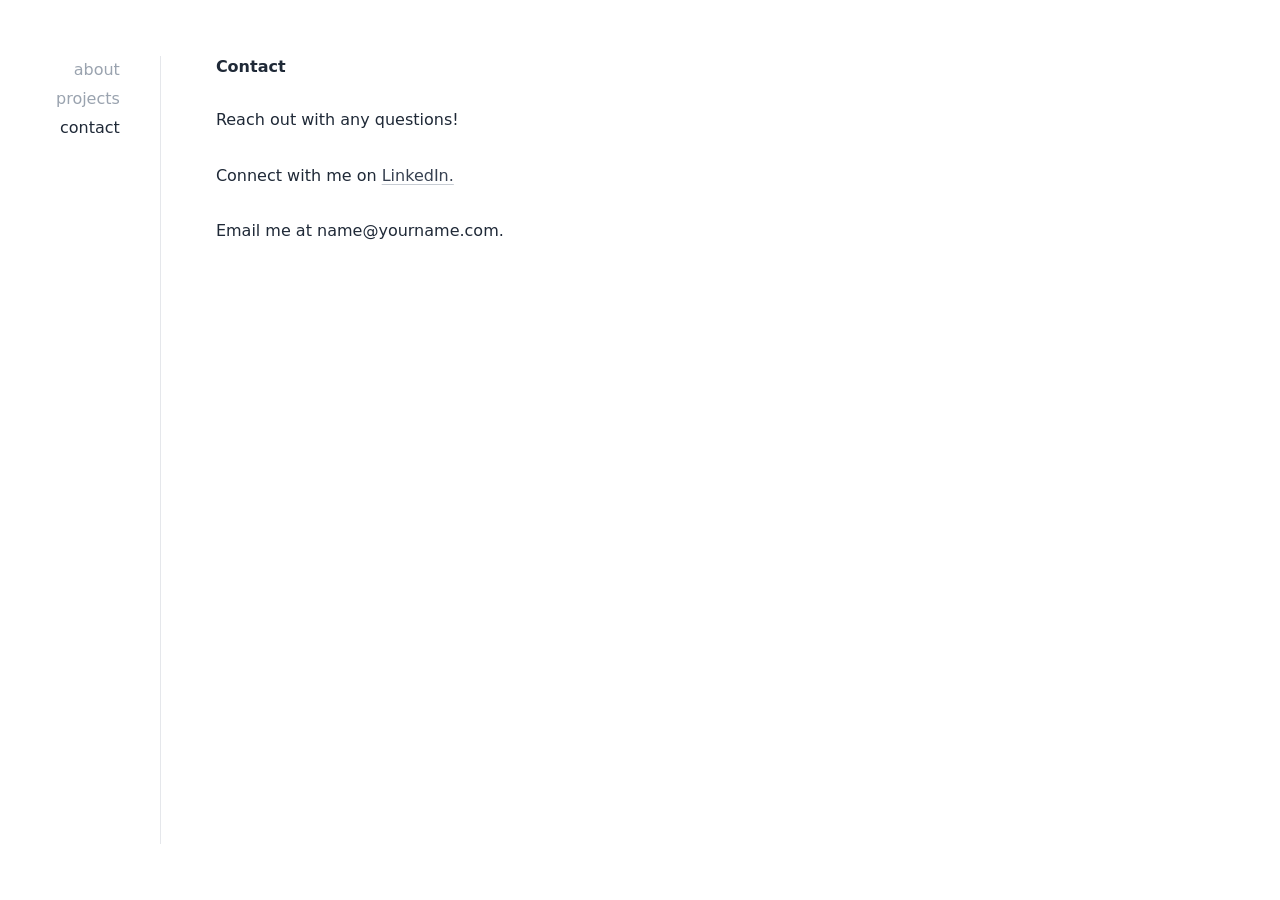
==== contact.html @ 6349f709 "Publish Classic portfolio template" ====
<!doctype html>
<html lang="en">
  <head>
    <meta charset="utf-8">
    <meta name="viewport" content="width=device-width, initial-scale=1">
    <meta name="description" content="Contacts.">
    <meta name="theme-color" content="#ffffff">
    <title>Your Site - Contact</title>
    <link rel="icon" href="assets/img/mark.svg" type="image/svg+xml">
    <link rel="stylesheet" href="assets/css/styles.css">
  </head>
  <body>
    <div class="layout">
      <nav class="nav" aria-label="Primary navigation" data-pe-shared="nav">
        <a href="index.html">about</a>
        <a href="projects.html">projects</a>
        <a href="contact.html" aria-current="page">contact</a>
      </nav>

      <main class="content">
        <article>
          <h1>Contact</h1>
          <p>Reach out with any questions!</p>
          <p>
            Connect with me on <a href="https://linkedin.com/">LinkedIn.</a>
          </p>
          <p>
            Email me at name@yourname.com.
          </p>

        </article>
      </main>
    </div>
  </body>
</html>
---- assets/css/styles.css ----
:root {
  color-scheme: only light;
  --bg: #ffffff;
  --text: #1f2937;
  --muted: #9aa3af;
  --link: #374151;
  --line: #e5e7eb;
  --focus: #6b7280;
}

* {
  box-sizing: border-box;
}

html {
  min-width: 320px;
}

body {
  margin: 0;
  padding: 24px;
  background: var(--bg);
  color: var(--text);
  font-family: ui-sans-serif, system-ui, -apple-system, BlinkMacSystemFont, "Segoe UI", sans-serif;
  font-size: 14px;
  line-height: 1.7;
  letter-spacing: 0;
  text-rendering: optimizeLegibility;
}

.layout {
  display: flex;
  align-items: flex-start;
}

.nav {
  display: flex;
  flex-direction: column;
  /* Grow to fit the longest page name (so titles don't wrap), up to a sensible cap. */
  flex: 0 0 auto;
  min-width: 72px;
  max-width: 240px;
  gap: 2px;
  padding-right: 24px;
  text-align: right;
}

.nav a {
  display: block;
  color: var(--muted);
  text-decoration: none;
}

.nav a:hover,
.nav a:focus-visible,
.nav a[aria-current="page"] {
  color: var(--text);
}

.nav a:focus-visible,
.content a:focus-visible {
  border-radius: 2px;
  outline: 1px dotted var(--focus);
  outline-offset: 2px;
}

.content {
  position: relative;
  max-width: 640px;
  min-height: calc(100vh - 48px);
  padding-left: 32px;
}

.content::before {
  position: absolute;
  top: 0;
  bottom: 0;
  left: 0;
  width: 1px;
  background: var(--line);
  content: "";
}

article {
  max-width: 560px;
}

.mark {
  display: block;
  width: 18px;
  height: 18px;
  margin: 0 0 28px;
}

h1 {
  margin: 0 0 28px;
  color: var(--text);
  font-size: 1rem;
  font-weight: 600;
  line-height: 1.4;
}

p {
  margin: 28px 0 0;
}

a {
  color: var(--link);
}

.content a {
  text-decoration: underline;
  text-decoration-color: #c7ccd3;
  text-underline-offset: 3px;
}

.content a:hover {
  text-decoration-color: var(--text);
}

figure {
  margin: 28px 0 0;
}

figure img {
  display: block;
  width: 100%;
  height: auto;
  border-radius: 6px;
}

figcaption {
  margin: 8px 0 0;
  color: var(--muted);
  font-size: 0.9rem;
}

.list {
  display: grid;
  gap: 6px;
  margin: 28px 0 0;
  padding: 0;
  list-style: none;
}

.list li {
  color: var(--muted);
}

time {
  color: var(--muted);
}

@media (min-width: 640px) {
  body {
    padding: 40px;
    font-size: 15px;
  }

  .nav {
    min-width: 80px;
    padding-right: 32px;
  }

  .content {
    min-height: calc(100vh - 80px);
    padding-left: 40px;
  }
}

@media (min-width: 900px) {
  body {
    padding: 56px;
    font-size: 16px;
  }

  .nav {
    padding-right: 40px;
  }

  .content {
    min-height: calc(100vh - 112px);
    padding-left: 56px;
  }
}

@media (max-width: 520px) {
  .layout {
    display: block;
  }

  .nav {
    flex-direction: row;
    justify-content: flex-end;
    gap: 10px;
    padding: 0 0 24px;
  }

  .content {
    min-height: auto;
    padding: 24px 0 0;
  }

  .content::before {
    right: 0;
    bottom: auto;
    width: auto;
    height: 1px;
  }
}
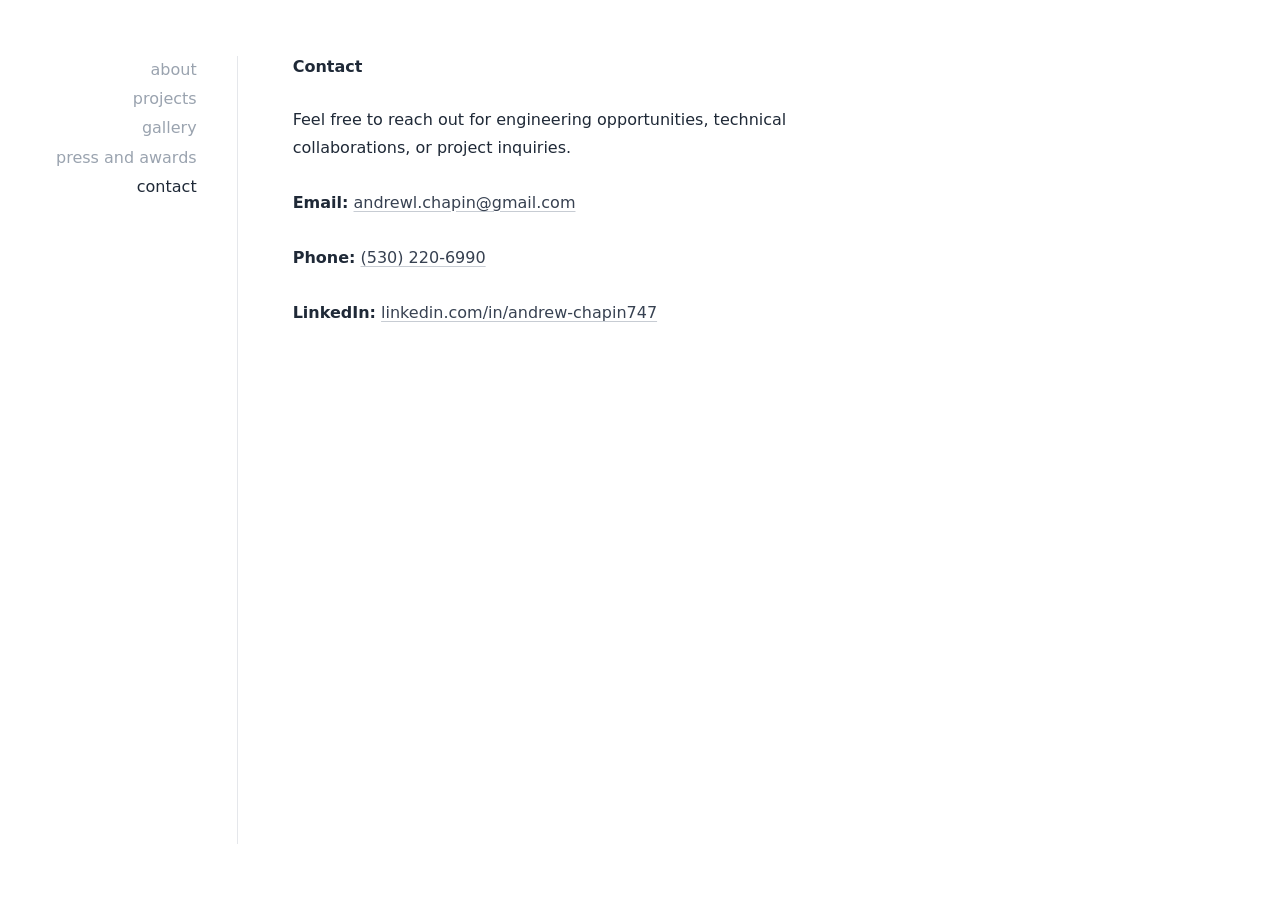
==== commit 0d6497e7: "Edit site content" ====
--- a/contact.html
+++ b/contact.html
@@ -1,35 +1,39 @@
 <!doctype html>
-<html lang="en">
-  <head>
+<html lang="en"><head>
     <meta charset="utf-8">
     <meta name="viewport" content="width=device-width, initial-scale=1">
     <meta name="description" content="Contacts.">
     <meta name="theme-color" content="#ffffff">
-    <title>Your Site - Contact</title>
+    <title>Andrew Chapin - Contact</title>
     <link rel="icon" href="assets/img/mark.svg" type="image/svg+xml">
     <link rel="stylesheet" href="assets/css/styles.css">
   </head>
   <body>
     <div class="layout">
       <nav class="nav" aria-label="Primary navigation" data-pe-shared="nav">
-        <a href="index.html">about</a>
-        <a href="projects.html">projects</a>
-        <a href="contact.html" aria-current="page">contact</a>
-      </nav>
+        
+        
+        
+        
+        
+      <a href="index.html">about</a><a href="projects.html">projects</a><a href="gallery.html">gallery</a><a href="press-and-awards.html">press and awards</a><a href="contact.html" aria-current="page">contact</a></nav>
 
       <main class="content">
         <article>
           <h1>Contact</h1>
-          <p>Reach out with any questions!</p>
+          <p>Feel free to reach out for engineering opportunities, technical collaborations, or project inquiries.</p>
           <p>
-            Connect with me on <a href="https://linkedin.com/">LinkedIn.</a>
+            <strong>Email:</strong> <a href="mailto:andrewl.chapin@gmail.com" class="">andrewl.chapin@gmail.com</a>
           </p>
           <p>
-            Email me at name@yourname.com.
+            <strong>Phone:</strong> <a href="tel:5302206990">(530) 220-6990</a>
           </p>
-
+          <p>
+            <strong>LinkedIn:</strong> <a href="https://linkedin.com/in/andrew-chapin747">linkedin.com/in/andrew-chapin747</a>
+          </p>
         </article>
       </main>
     </div>
-  </body>
-</html>
+  
+
+</body></html>
